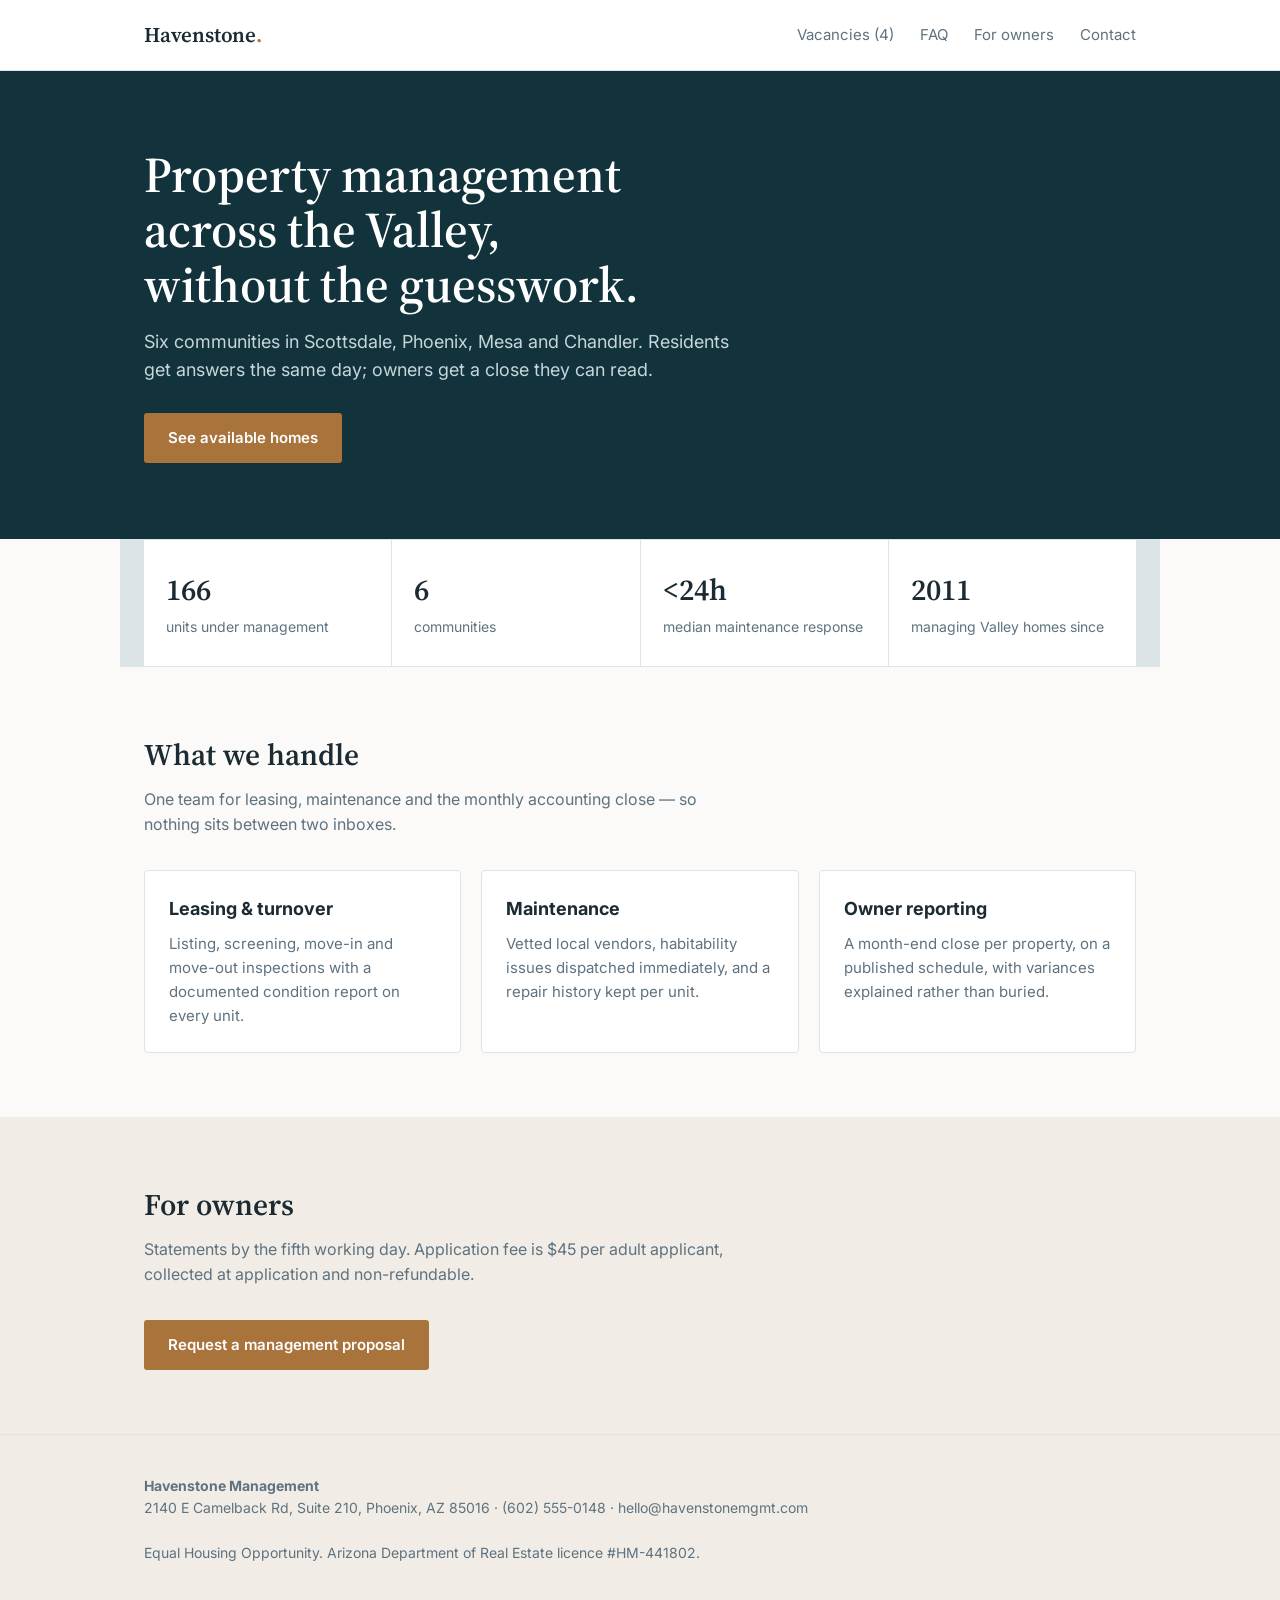
==== index.html @ 1fc5e71e "Havenstone demo site: home, vacancies, resident FAQ" ====
<!doctype html>
<html lang="en">
<head>
<meta charset="utf-8">
<meta name="viewport" content="width=device-width, initial-scale=1">
<title>Havenstone Management — Phoenix Property Management</title>
<link rel="preconnect" href="https://fonts.googleapis.com">
<link rel="stylesheet" href="https://fonts.googleapis.com/css2?family=Source+Serif+4:opsz,wght@8..60,400;8..60,600&family=Inter:wght@400;500;600&display=swap">
<style>
  :root{--ink:#1B2A33;--muted:#5E7280;--line:#DDE4E8;--paper:#FBFAF8;--sand:#F1EDE6;--brass:#A9743C;--deep:#12333B}
  *{box-sizing:border-box}
  body{margin:0;background:var(--paper);color:var(--ink);font:16px/1.6 Inter,system-ui,sans-serif}
  a{color:var(--deep)}
  .wrap{max-width:1040px;margin:0 auto;padding:0 24px}
  header{border-bottom:1px solid var(--line);background:#fff}
  nav{display:flex;align-items:center;justify-content:space-between;padding:18px 0}
  .brand{font-family:"Source Serif 4",Georgia,serif;font-size:21px;font-weight:600;letter-spacing:-.01em}
  .brand span{color:var(--brass)}
  nav ul{display:flex;gap:26px;list-style:none;margin:0;padding:0;font-size:15px}
  nav a{text-decoration:none;color:var(--muted)}
  nav a:hover{color:var(--ink)}
  .hero{background:var(--deep);color:#fff;padding:76px 0}
  .hero h1{font-family:"Source Serif 4",Georgia,serif;font-size:clamp(32px,5vw,50px);line-height:1.1;margin:0 0 16px;font-weight:600;max-width:20ch}
  .hero p{color:#C6D6DA;font-size:18px;max-width:56ch;margin:0 0 28px}
  .btn{display:inline-block;background:var(--brass);color:#fff;text-decoration:none;padding:13px 24px;border-radius:3px;font-weight:600;font-size:15px}
  .stats{display:grid;grid-template-columns:repeat(auto-fit,minmax(150px,1fr));gap:1px;background:var(--line);border-top:1px solid var(--line);border-bottom:1px solid var(--line)}
  .stats div{background:#fff;padding:26px 22px}
  .stats b{display:block;font-family:"Source Serif 4",Georgia,serif;font-size:30px;font-weight:600}
  .stats small{color:var(--muted);font-size:14px}
  section{padding:64px 0}
  h2{font-family:"Source Serif 4",Georgia,serif;font-size:30px;font-weight:600;margin:0 0 8px}
  .lede{color:var(--muted);margin:0 0 32px;max-width:60ch}
  .cards{display:grid;grid-template-columns:repeat(auto-fit,minmax(240px,1fr));gap:20px}
  .card{background:#fff;border:1px solid var(--line);border-radius:4px;padding:24px}
  .card h3{margin:0 0 8px;font-size:18px}
  .card p{margin:0;color:var(--muted);font-size:15px}
  footer{background:var(--sand);padding:40px 0;color:var(--muted);font-size:14px;border-top:1px solid var(--line)}
</style>
</head>
<body>
<header><div class="wrap"><nav>
  <div class="brand">Havenstone<span>.</span></div>
  <ul>
    <li><a href="vacancies.html">Vacancies (4)</a></li>
    <li><a href="faq.html">FAQ</a></li>
    <li><a href="#owners">For owners</a></li>
    <li><a href="#contact">Contact</a></li>
  </ul>
</nav></div></header>

<div class="hero"><div class="wrap">
  <h1>Property management across the Valley, without the guesswork.</h1>
  <p>Six communities in Scottsdale, Phoenix, Mesa and Chandler. Residents get answers the same day; owners get a close they can read.</p>
  <a class="btn" href="vacancies.html">See available homes</a>
</div></div>

<div class="stats wrap" style="max-width:1040px">
  <div><b>166</b><small>units under management</small></div>
  <div><b>6</b><small>communities</small></div>
  <div><b>&lt;24h</b><small>median maintenance response</small></div>
  <div><b>2011</b><small>managing Valley homes since</small></div>
</div>

<section><div class="wrap">
  <h2>What we handle</h2>
  <p class="lede">One team for leasing, maintenance and the monthly accounting close — so nothing sits between two inboxes.</p>
  <div class="cards">
    <div class="card"><h3>Leasing &amp; turnover</h3><p>Listing, screening, move-in and move-out inspections with a documented condition report on every unit.</p></div>
    <div class="card"><h3>Maintenance</h3><p>Vetted local vendors, habitability issues dispatched immediately, and a repair history kept per unit.</p></div>
    <div class="card"><h3>Owner reporting</h3><p>A month-end close per property, on a published schedule, with variances explained rather than buried.</p></div>
  </div>
</div></section>

<section id="owners" style="background:var(--sand)"><div class="wrap">
  <h2>For owners</h2>
  <p class="lede">Statements by the fifth working day. Application fee is $45 per adult applicant, collected at application and non-refundable.</p>
  <a class="btn" href="#contact">Request a management proposal</a>
</div></section>

<footer id="contact"><div class="wrap">
  <strong>Havenstone Management</strong><br>
  2140 E Camelback Rd, Suite 210, Phoenix, AZ 85016 · (602) 555-0148 · hello@havenstonemgmt.com<br><br>
  Equal Housing Opportunity. Arizona Department of Real Estate licence #HM-441802.
</div></footer>
</body>
</html>
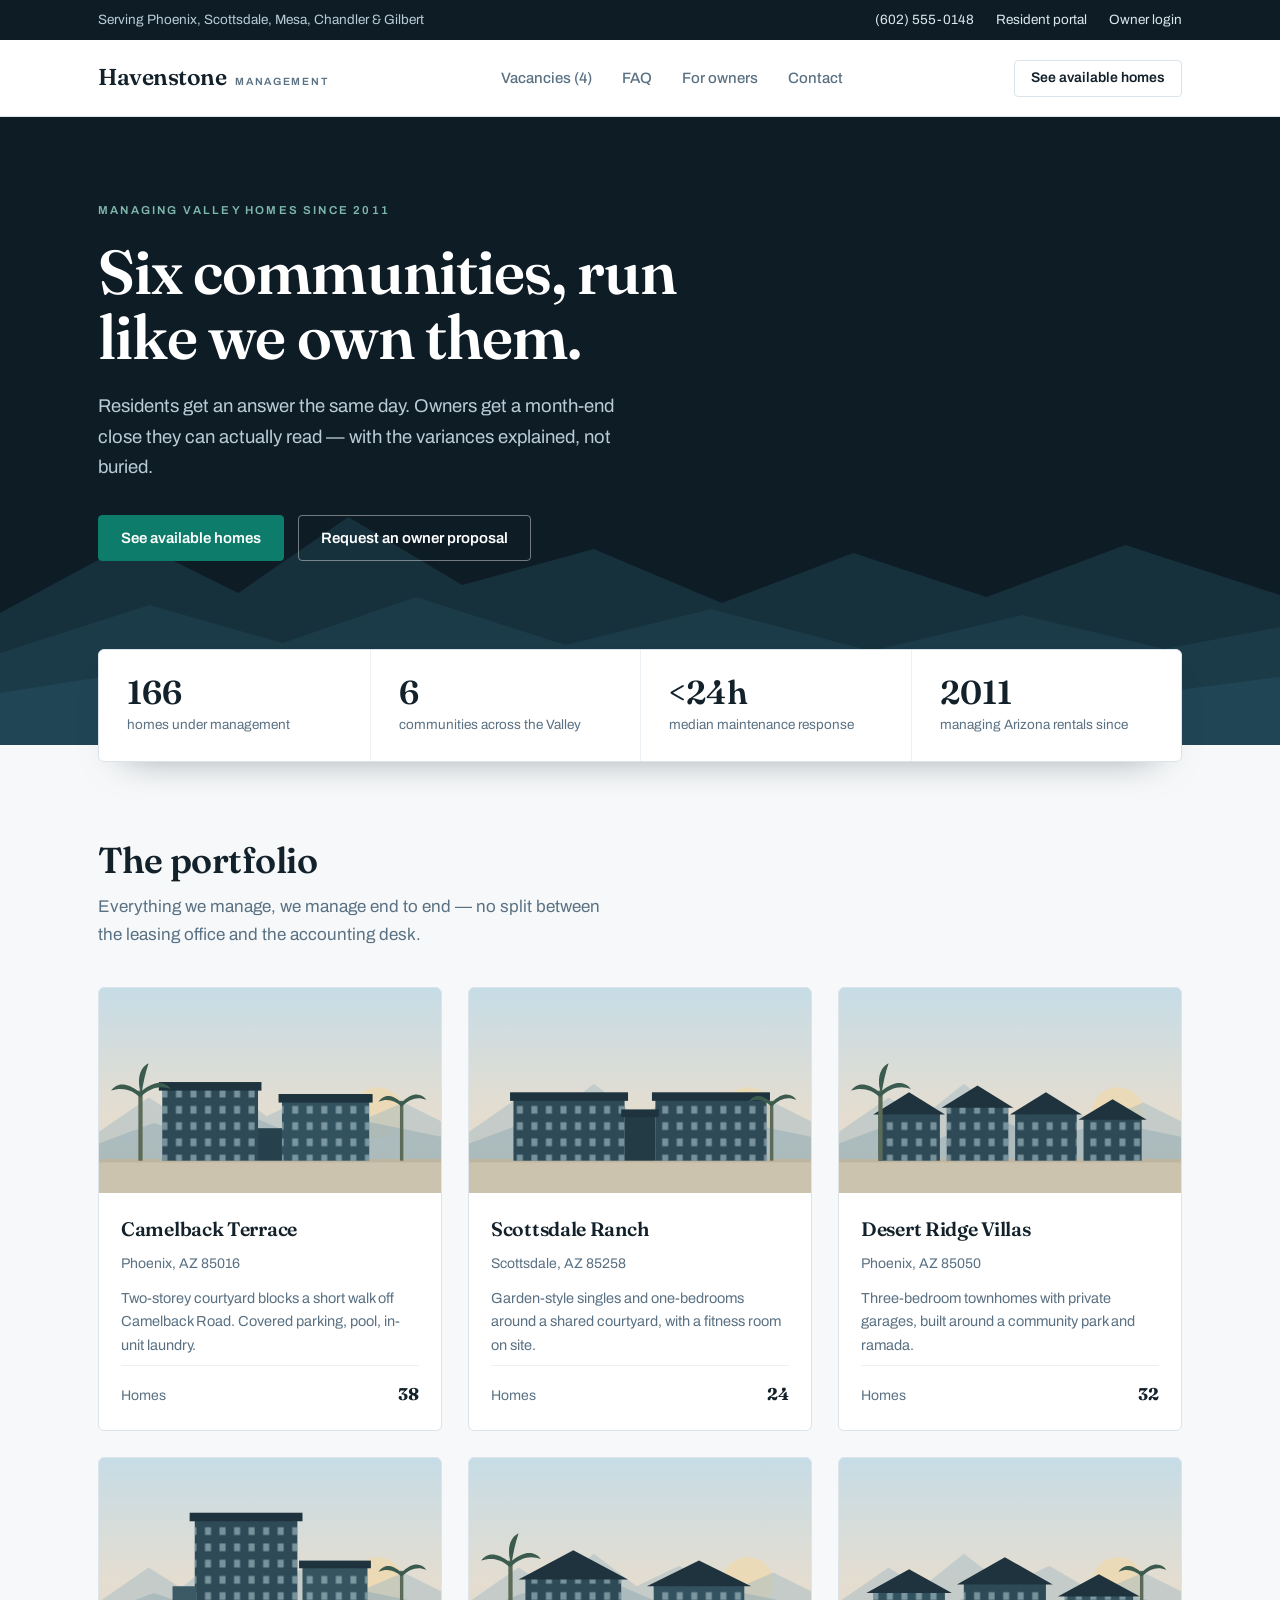
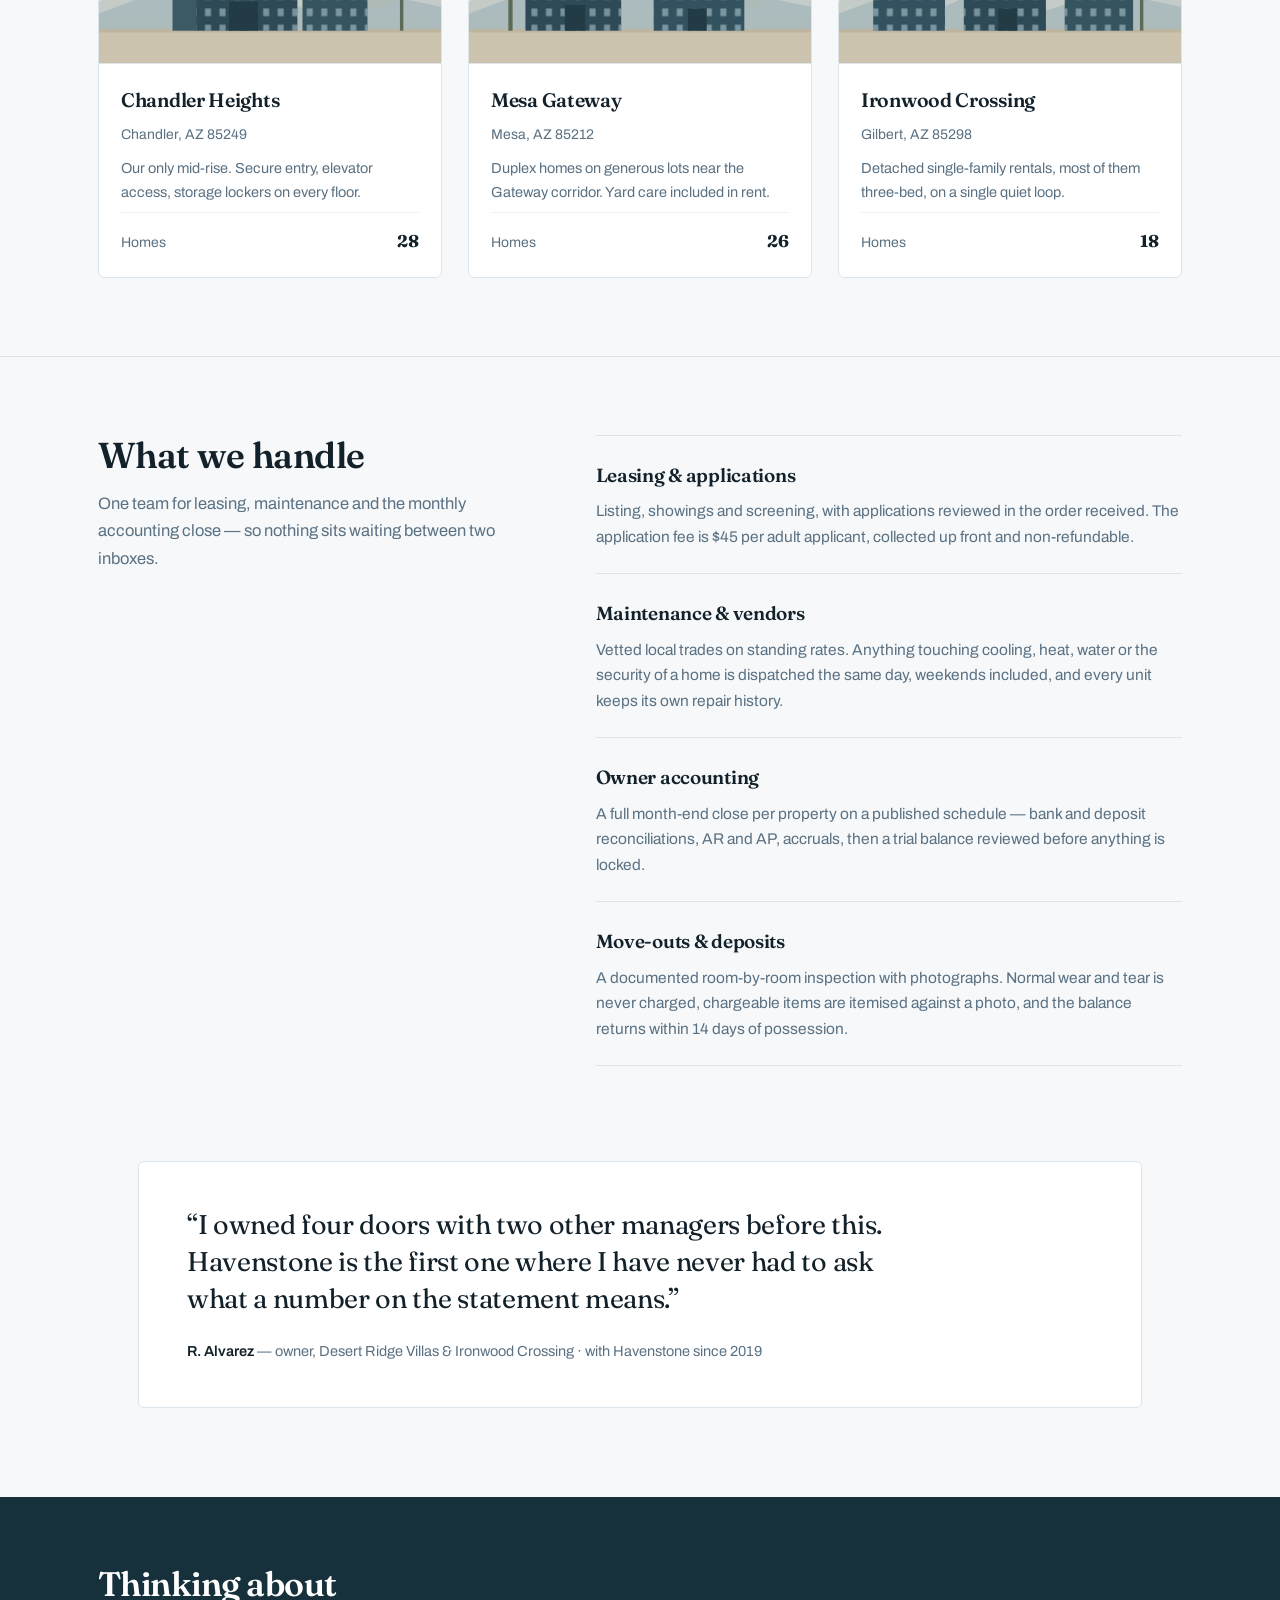
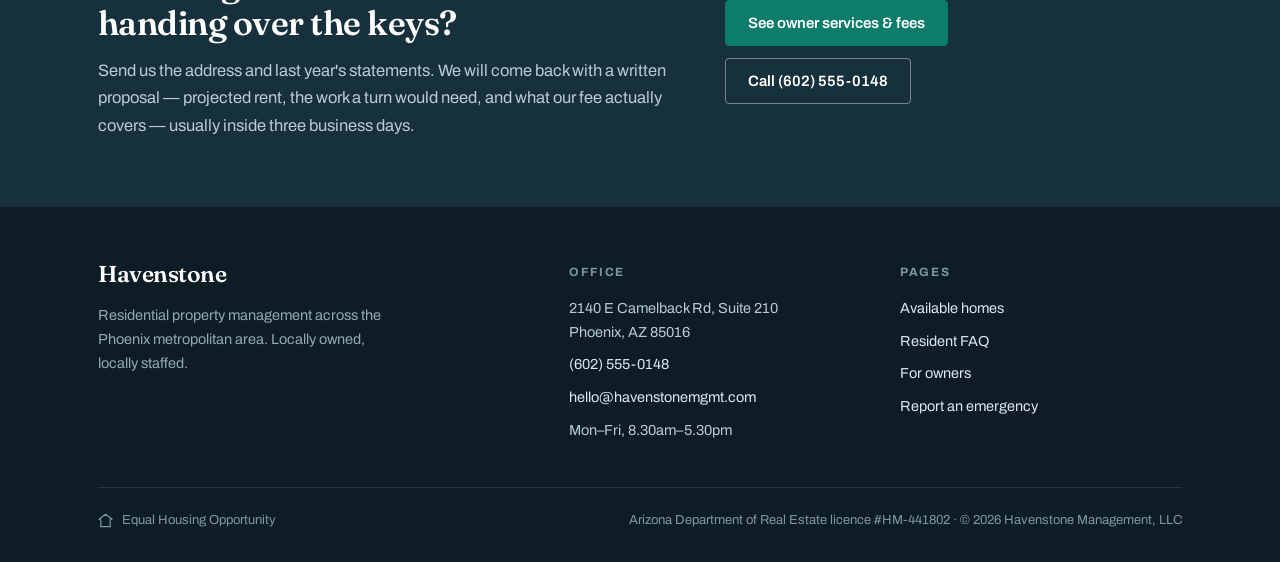
==== commit b364cc82: "Redesign the site: new visual identity, generated property artwork, owners page Rebuilds all three p" ====
--- a/index.html
+++ b/index.html
@@ -3,84 +3,333 @@
 <head>
 <meta charset="utf-8">
 <meta name="viewport" content="width=device-width, initial-scale=1">
-<title>Havenstone Management — Phoenix Property Management</title>
+<title>Havenstone Management — Property management across the Valley</title>
+<meta name="description" content="Havenstone Management operates six residential communities in Phoenix, Scottsdale, Mesa, Chandler and Gilbert. Leasing, maintenance and owner accounting under one roof since 2011.">
 <link rel="preconnect" href="https://fonts.googleapis.com">
-<link rel="stylesheet" href="https://fonts.googleapis.com/css2?family=Source+Serif+4:opsz,wght@8..60,400;8..60,600&family=Inter:wght@400;500;600&display=swap">
-<style>
-  :root{--ink:#1B2A33;--muted:#5E7280;--line:#DDE4E8;--paper:#FBFAF8;--sand:#F1EDE6;--brass:#A9743C;--deep:#12333B}
-  *{box-sizing:border-box}
-  body{margin:0;background:var(--paper);color:var(--ink);font:16px/1.6 Inter,system-ui,sans-serif}
-  a{color:var(--deep)}
-  .wrap{max-width:1040px;margin:0 auto;padding:0 24px}
-  header{border-bottom:1px solid var(--line);background:#fff}
-  nav{display:flex;align-items:center;justify-content:space-between;padding:18px 0}
-  .brand{font-family:"Source Serif 4",Georgia,serif;font-size:21px;font-weight:600;letter-spacing:-.01em}
-  .brand span{color:var(--brass)}
-  nav ul{display:flex;gap:26px;list-style:none;margin:0;padding:0;font-size:15px}
-  nav a{text-decoration:none;color:var(--muted)}
-  nav a:hover{color:var(--ink)}
-  .hero{background:var(--deep);color:#fff;padding:76px 0}
-  .hero h1{font-family:"Source Serif 4",Georgia,serif;font-size:clamp(32px,5vw,50px);line-height:1.1;margin:0 0 16px;font-weight:600;max-width:20ch}
-  .hero p{color:#C6D6DA;font-size:18px;max-width:56ch;margin:0 0 28px}
-  .btn{display:inline-block;background:var(--brass);color:#fff;text-decoration:none;padding:13px 24px;border-radius:3px;font-weight:600;font-size:15px}
-  .stats{display:grid;grid-template-columns:repeat(auto-fit,minmax(150px,1fr));gap:1px;background:var(--line);border-top:1px solid var(--line);border-bottom:1px solid var(--line)}
-  .stats div{background:#fff;padding:26px 22px}
-  .stats b{display:block;font-family:"Source Serif 4",Georgia,serif;font-size:30px;font-weight:600}
-  .stats small{color:var(--muted);font-size:14px}
-  section{padding:64px 0}
-  h2{font-family:"Source Serif 4",Georgia,serif;font-size:30px;font-weight:600;margin:0 0 8px}
-  .lede{color:var(--muted);margin:0 0 32px;max-width:60ch}
-  .cards{display:grid;grid-template-columns:repeat(auto-fit,minmax(240px,1fr));gap:20px}
-  .card{background:#fff;border:1px solid var(--line);border-radius:4px;padding:24px}
-  .card h3{margin:0 0 8px;font-size:18px}
-  .card p{margin:0;color:var(--muted);font-size:15px}
-  footer{background:var(--sand);padding:40px 0;color:var(--muted);font-size:14px;border-top:1px solid var(--line)}
-</style>
+<link rel="preconnect" href="https://fonts.gstatic.com" crossorigin>
+<link rel="stylesheet" href="https://fonts.googleapis.com/css2?family=Fraunces:opsz,wght@9..144,400;9..144,600;9..144,700&family=Archivo:wght@400;500;600;700&display=swap">
+<link rel="stylesheet" href="assets/site.css">
 </head>
 <body>
-<header><div class="wrap"><nav>
-  <div class="brand">Havenstone<span>.</span></div>
-  <ul>
+<svg class="sprite" aria-hidden="true" focusable="false" xmlns="http://www.w3.org/2000/svg">
+<defs>
+  <linearGradient id="hv-sky" x1="0" y1="0" x2="0" y2="1">
+    <stop offset="0" stop-color="#C6DCE6"/><stop offset=".58" stop-color="#E3DDD1"/><stop offset="1" stop-color="#E9D9C2"/>
+  </linearGradient>
+  <pattern id="hv-win" width="17" height="19" patternUnits="userSpaceOnUse">
+    <rect x="5" y="5" width="7" height="9" fill="#BDD6DE" opacity=".52"/>
+  </pattern>
+  <g id="hv-base">
+    <rect width="400" height="240" fill="url(#hv-sky)"/>
+    <circle cx="326" cy="146" r="30" fill="#F2D9A6" opacity=".62"/>
+    <path d="M0 168 L58 128 L96 152 L146 112 L196 150 L246 126 L300 158 L356 134 L400 156 L400 200 L0 200Z" fill="#A6BCC4" opacity=".5"/>
+    <path d="M0 182 L64 158 L118 176 L178 150 L244 178 L312 156 L400 174 L400 205 L0 205Z" fill="#8CA6B0" opacity=".45"/>
+    <rect y="200" width="400" height="40" fill="#CBC3AE"/>
+    <rect y="200" width="400" height="4" fill="#B9B09A" opacity=".7"/>
+  </g>
+  <g id="hv-palm-l">
+    <rect x="46" y="120" width="5" height="82" fill="#5C6B57"/>
+    <path d="M48 122 C30 108 20 112 14 120 C26 116 38 118 48 128Z M48 122 C66 106 78 110 84 118 C72 114 60 116 48 128Z M48 120 C44 102 50 92 58 88 C54 100 52 110 50 122Z" fill="#3C5B4F"/>
+  </g>
+  <g id="hv-palm-r">
+    <rect x="352" y="132" width="4" height="70" fill="#5C6B57"/>
+    <path d="M354 134 C340 122 332 126 327 133 C337 129 346 131 354 139Z M354 134 C368 120 378 124 383 131 C373 127 364 129 354 139Z" fill="#3C5B4F"/>
+  </g>
+
+  <!-- Camelback Terrace: two-storey courtyard blocks -->
+  <symbol id="sc-camelback" viewBox="0 0 400 240">
+    <use href="#hv-base"/>
+    <g>
+      <rect x="74" y="118" width="112" height="84" fill="#2E4A56"/><rect x="74" y="118" width="112" height="84" fill="url(#hv-win)"/>
+      <rect x="70" y="110" width="120" height="10" fill="#1E333D"/>
+      <rect x="214" y="132" width="102" height="70" fill="#33525F"/><rect x="214" y="132" width="102" height="70" fill="url(#hv-win)"/>
+      <rect x="210" y="124" width="110" height="10" fill="#1E333D"/>
+      <rect x="186" y="164" width="28" height="38" fill="#26414C"/>
+    </g>
+    <use href="#hv-palm-l"/><use href="#hv-palm-r"/>
+  </symbol>
+
+  <!-- Scottsdale Ranch: long garden-style block with breezeway -->
+  <symbol id="sc-scottsdale" viewBox="0 0 400 240">
+    <use href="#hv-base"/>
+    <g>
+      <rect x="52" y="130" width="130" height="72" fill="#2E4A56"/><rect x="52" y="130" width="130" height="72" fill="url(#hv-win)"/>
+      <rect x="218" y="130" width="130" height="72" fill="#2E4A56"/><rect x="218" y="130" width="130" height="72" fill="url(#hv-win)"/>
+      <rect x="48" y="122" width="138" height="10" fill="#1E333D"/>
+      <rect x="214" y="122" width="138" height="10" fill="#1E333D"/>
+      <rect x="182" y="150" width="36" height="52" fill="#223B45"/>
+      <rect x="178" y="142" width="44" height="9" fill="#1E333D"/>
+    </g>
+    <use href="#hv-palm-r"/>
+  </symbol>
+
+  <!-- Desert Ridge Villas: gabled townhome row -->
+  <symbol id="sc-desertridge" viewBox="0 0 400 240">
+    <use href="#hv-base"/>
+    <g fill="#2E4A56">
+      <rect x="46" y="146" width="72" height="56"/><rect x="126" y="138" width="72" height="64"/>
+      <rect x="206" y="146" width="72" height="56"/><rect x="286" y="152" width="68" height="50"/>
+    </g>
+    <g fill="url(#hv-win)">
+      <rect x="46" y="146" width="72" height="56"/><rect x="126" y="138" width="72" height="64"/>
+      <rect x="206" y="146" width="72" height="56"/><rect x="286" y="152" width="68" height="50"/>
+    </g>
+    <g fill="#1E333D">
+      <path d="M40 148 L82 122 L124 148Z"/><path d="M120 140 L162 114 L204 140Z"/>
+      <path d="M200 148 L242 122 L284 148Z"/><path d="M280 154 L320 130 L360 154Z"/>
+    </g>
+    <use href="#hv-palm-l"/>
+  </symbol>
+
+  <!-- Chandler Heights: four-storey mid-rise -->
+  <symbol id="sc-chandler" viewBox="0 0 400 240">
+    <use href="#hv-base"/>
+    <g>
+      <rect x="112" y="72" width="120" height="130" fill="#2E4A56"/><rect x="112" y="72" width="120" height="130" fill="url(#hv-win)"/>
+      <rect x="106" y="64" width="132" height="10" fill="#1E333D"/>
+      <rect x="238" y="128" width="76" height="74" fill="#35545F"/><rect x="238" y="128" width="76" height="74" fill="url(#hv-win)"/>
+      <rect x="234" y="120" width="84" height="9" fill="#1E333D"/>
+      <rect x="152" y="168" width="34" height="34" fill="#223B45"/>
+      <rect x="86" y="150" width="28" height="52" fill="#3B5A66"/>
+    </g>
+    <use href="#hv-palm-r"/>
+  </symbol>
+
+  <!-- Mesa Gateway: duplex pair -->
+  <symbol id="sc-mesa" viewBox="0 0 400 240">
+    <use href="#hv-base"/>
+    <g>
+      <rect x="66" y="140" width="112" height="62" fill="#2E4A56"/><rect x="66" y="140" width="112" height="62" fill="url(#hv-win)"/>
+      <path d="M58 142 L122 108 L186 142Z" fill="#1E333D"/>
+      <rect x="216" y="148" width="106" height="54" fill="#33525F"/><rect x="216" y="148" width="106" height="54" fill="url(#hv-win)"/>
+      <path d="M208 150 L269 120 L330 150Z" fill="#1E333D"/>
+      <rect x="112" y="172" width="24" height="30" fill="#223B45"/>
+      <rect x="256" y="176" width="22" height="26" fill="#223B45"/>
+    </g>
+    <use href="#hv-palm-l"/>
+  </symbol>
+
+  <!-- Ironwood Crossing: detached single-family cluster -->
+  <symbol id="sc-ironwood" viewBox="0 0 400 240">
+    <use href="#hv-base"/>
+    <g>
+      <rect x="40" y="156" width="84" height="46" fill="#33525F"/><rect x="40" y="156" width="84" height="46" fill="url(#hv-win)"/>
+      <path d="M32 158 L82 130 L132 158Z" fill="#1E333D"/>
+      <rect x="146" y="146" width="96" height="56" fill="#2E4A56"/><rect x="146" y="146" width="96" height="56" fill="url(#hv-win)"/>
+      <path d="M138 148 L194 116 L250 148Z" fill="#1E333D"/>
+      <rect x="264" y="160" width="80" height="42" fill="#35545F"/><rect x="264" y="160" width="80" height="42" fill="url(#hv-win)"/>
+      <path d="M256 162 L304 136 L352 162Z" fill="#1E333D"/>
+      <rect x="186" y="176" width="22" height="26" fill="#223B45"/>
+    </g>
+    <use href="#hv-palm-r"/>
+  </symbol>
+</defs>
+</svg>
+
+<div class="utility"><div class="shell">
+  <span>Serving Phoenix, Scottsdale, Mesa, Chandler &amp; Gilbert</span>
+  <span class="utility-links">
+    <a href="tel:+16025550148">(602) 555-0148</a>
+    <a href="#contact">Resident portal</a>
+    <a href="owners.html">Owner login</a>
+  </span>
+</div></div>
+
+<header class="masthead"><div class="shell">
+  <a class="brand" href="index.html">
+    <span class="brand-mark">Havenstone</span>
+    <span class="brand-sub">Management</span>
+  </a>
+  <nav aria-label="Main"><ul class="nav">
     <li><a href="vacancies.html">Vacancies (4)</a></li>
     <li><a href="faq.html">FAQ</a></li>
-    <li><a href="#owners">For owners</a></li>
+    <li><a href="owners.html">For owners</a></li>
     <li><a href="#contact">Contact</a></li>
-  </ul>
-</nav></div></header>
-
-<div class="hero"><div class="wrap">
-  <h1>Property management across the Valley, without the guesswork.</h1>
-  <p>Six communities in Scottsdale, Phoenix, Mesa and Chandler. Residents get answers the same day; owners get a close they can read.</p>
-  <a class="btn" href="vacancies.html">See available homes</a>
+  </ul></nav>
+  <a class="btn btn-quiet btn-sm" href="vacancies.html">See available homes</a>
+</div></header>
+
+<div class="hero">
+  <svg class="hero-art" viewBox="0 0 1440 300" preserveAspectRatio="none" aria-hidden="true">
+    <path d="M0 168 L150 96 L268 148 L392 72 L520 140 L668 104 L812 158 L960 108 L1110 152 L1266 100 L1440 150 L1440 300 L0 300Z" fill="#16303C"/>
+    <path d="M0 208 L168 160 L318 198 L468 152 L636 200 L800 164 L980 206 L1150 170 L1310 204 L1440 182 L1440 300 L0 300Z" fill="#1B3B49"/>
+    <path d="M0 248 L200 220 L400 246 L610 216 L840 250 L1080 222 L1300 248 L1440 232 L1440 300 L0 300Z" fill="#204656"/>
+  </svg>
+  <div class="shell">
+    <div class="hero-copy">
+      <p class="eyebrow">Managing Valley homes since 2011</p>
+      <h1>Six communities, run like we own them.</h1>
+      <p class="hero-lede">Residents get an answer the same day. Owners get a month-end close they can actually read — with the variances explained, not buried.</p>
+      <div class="hero-actions">
+        <a class="btn" href="vacancies.html">See available homes</a>
+        <a class="btn btn-ghost" href="owners.html">Request an owner proposal</a>
+      </div>
+    </div>
+  </div>
+</div>
+
+<div class="shell statband"><div class="statband-inner">
+  <div class="stat"><b>166</b><span>homes under management</span></div>
+  <div class="stat"><b>6</b><span>communities across the Valley</span></div>
+  <div class="stat"><b>&lt;24h</b><span>median maintenance response</span></div>
+  <div class="stat"><b>2011</b><span>managing Arizona rentals since</span></div>
 </div></div>
 
-<div class="stats wrap" style="max-width:1040px">
-  <div><b>166</b><small>units under management</small></div>
-  <div><b>6</b><small>communities</small></div>
-  <div><b>&lt;24h</b><small>median maintenance response</small></div>
-  <div><b>2011</b><small>managing Valley homes since</small></div>
-</div>
-
-<section><div class="wrap">
-  <h2>What we handle</h2>
-  <p class="lede">One team for leasing, maintenance and the monthly accounting close — so nothing sits between two inboxes.</p>
-  <div class="cards">
-    <div class="card"><h3>Leasing &amp; turnover</h3><p>Listing, screening, move-in and move-out inspections with a documented condition report on every unit.</p></div>
-    <div class="card"><h3>Maintenance</h3><p>Vetted local vendors, habitability issues dispatched immediately, and a repair history kept per unit.</p></div>
-    <div class="card"><h3>Owner reporting</h3><p>A month-end close per property, on a published schedule, with variances explained rather than buried.</p></div>
-  </div>
-</div></section>
-
-<section id="owners" style="background:var(--sand)"><div class="wrap">
-  <h2>For owners</h2>
-  <p class="lede">Statements by the fifth working day. Application fee is $45 per adult applicant, collected at application and non-refundable.</p>
-  <a class="btn" href="#contact">Request a management proposal</a>
-</div></section>
-
-<footer id="contact"><div class="wrap">
-  <strong>Havenstone Management</strong><br>
-  2140 E Camelback Rd, Suite 210, Phoenix, AZ 85016 · (602) 555-0148 · hello@havenstonemgmt.com<br><br>
-  Equal Housing Opportunity. Arizona Department of Real Estate licence #HM-441802.
+<section class="section">
+  <div class="shell">
+    <div class="section-head">
+      <h2>The portfolio</h2>
+      <p>Everything we manage, we manage end to end — no split between the leasing office and the accounting desk.</p>
+    </div>
+    <div class="portfolio">
+
+      <article class="prop">
+        <svg class="prop-art" viewBox="0 0 400 240" role="img" aria-label="Illustration of Camelback Terrace"><use href="#sc-camelback"/></svg>
+        <div class="prop-body">
+          <h3>Camelback Terrace</h3>
+          <p class="prop-loc">Phoenix, AZ 85016</p>
+          <p class="prop-note">Two-storey courtyard blocks a short walk off Camelback Road. Covered parking, pool, in-unit laundry.</p>
+          <div class="prop-foot"><span>Homes</span><b>38</b></div>
+        </div>
+      </article>
+
+      <article class="prop">
+        <svg class="prop-art" viewBox="0 0 400 240" role="img" aria-label="Illustration of Scottsdale Ranch"><use href="#sc-scottsdale"/></svg>
+        <div class="prop-body">
+          <h3>Scottsdale Ranch</h3>
+          <p class="prop-loc">Scottsdale, AZ 85258</p>
+          <p class="prop-note">Garden-style singles and one-bedrooms around a shared courtyard, with a fitness room on site.</p>
+          <div class="prop-foot"><span>Homes</span><b>24</b></div>
+        </div>
+      </article>
+
+      <article class="prop">
+        <svg class="prop-art" viewBox="0 0 400 240" role="img" aria-label="Illustration of Desert Ridge Villas"><use href="#sc-desertridge"/></svg>
+        <div class="prop-body">
+          <h3>Desert Ridge Villas</h3>
+          <p class="prop-loc">Phoenix, AZ 85050</p>
+          <p class="prop-note">Three-bedroom townhomes with private garages, built around a community park and ramada.</p>
+          <div class="prop-foot"><span>Homes</span><b>32</b></div>
+        </div>
+      </article>
+
+      <article class="prop">
+        <svg class="prop-art" viewBox="0 0 400 240" role="img" aria-label="Illustration of Chandler Heights"><use href="#sc-chandler"/></svg>
+        <div class="prop-body">
+          <h3>Chandler Heights</h3>
+          <p class="prop-loc">Chandler, AZ 85249</p>
+          <p class="prop-note">Our only mid-rise. Secure entry, elevator access, storage lockers on every floor.</p>
+          <div class="prop-foot"><span>Homes</span><b>28</b></div>
+        </div>
+      </article>
+
+      <article class="prop">
+        <svg class="prop-art" viewBox="0 0 400 240" role="img" aria-label="Illustration of Mesa Gateway"><use href="#sc-mesa"/></svg>
+        <div class="prop-body">
+          <h3>Mesa Gateway</h3>
+          <p class="prop-loc">Mesa, AZ 85212</p>
+          <p class="prop-note">Duplex homes on generous lots near the Gateway corridor. Yard care included in rent.</p>
+          <div class="prop-foot"><span>Homes</span><b>26</b></div>
+        </div>
+      </article>
+
+      <article class="prop">
+        <svg class="prop-art" viewBox="0 0 400 240" role="img" aria-label="Illustration of Ironwood Crossing"><use href="#sc-ironwood"/></svg>
+        <div class="prop-body">
+          <h3>Ironwood Crossing</h3>
+          <p class="prop-loc">Gilbert, AZ 85298</p>
+          <p class="prop-note">Detached single-family rentals, most of them three-bed, on a single quiet loop.</p>
+          <div class="prop-foot"><span>Homes</span><b>18</b></div>
+        </div>
+      </article>
+
+    </div>
+  </div>
+</section>
+
+<hr class="rule">
+
+<section class="section">
+  <div class="shell split">
+    <div class="split-head">
+      <h2>What we handle</h2>
+      <p>One team for leasing, maintenance and the monthly accounting close — so nothing sits waiting between two inboxes.</p>
+    </div>
+    <ul class="services">
+      <li class="service">
+        <h3>Leasing &amp; applications</h3>
+        <p>Listing, showings and screening, with applications reviewed in the order received. The application fee is $45 per adult applicant, collected up front and non-refundable.</p>
+      </li>
+      <li class="service">
+        <h3>Maintenance &amp; vendors</h3>
+        <p>Vetted local trades on standing rates. Anything touching cooling, heat, water or the security of a home is dispatched the same day, weekends included, and every unit keeps its own repair history.</p>
+      </li>
+      <li class="service">
+        <h3>Owner accounting</h3>
+        <p>A full month-end close per property on a published schedule — bank and deposit reconciliations, AR and AP, accruals, then a trial balance reviewed before anything is locked.</p>
+      </li>
+      <li class="service">
+        <h3>Move-outs &amp; deposits</h3>
+        <p>A documented room-by-room inspection with photographs. Normal wear and tear is never charged, chargeable items are itemised against a photo, and the balance returns within 14 days of possession.</p>
+      </li>
+    </ul>
+  </div>
+</section>
+
+<section class="section-tight">
+  <div class="shell">
+    <figure class="quote">
+      <blockquote>&ldquo;I owned four doors with two other managers before this. Havenstone is the first one where I have never had to ask what a number on the statement means.&rdquo;</blockquote>
+      <figcaption><b>R. Alvarez</b> — owner, Desert Ridge Villas &amp; Ironwood Crossing · with Havenstone since 2019</figcaption>
+    </figure>
+  </div>
+</section>
+
+<section class="band" id="owners">
+  <div class="shell">
+    <div>
+      <h2>Thinking about handing over the keys?</h2>
+      <p>Send us the address and last year's statements. We will come back with a written proposal — projected rent, the work a turn would need, and what our fee actually covers — usually inside three business days.</p>
+    </div>
+    <div class="band-actions">
+      <a class="btn" href="owners.html">See owner services &amp; fees</a>
+      <a class="btn btn-ghost" href="tel:+16025550148">Call (602) 555-0148</a>
+    </div>
+  </div>
+</section>
+
+<footer class="footer" id="contact"><div class="shell">
+  <div class="footer-cols">
+    <div class="footer-brand">
+      <span class="brand-mark">Havenstone</span>
+      <p>Residential property management across the Phoenix metropolitan area. Locally owned, locally staffed.</p>
+    </div>
+    <div>
+      <h4>Office</h4>
+      <ul>
+        <li>2140 E Camelback Rd, Suite 210<br>Phoenix, AZ 85016</li>
+        <li><a href="tel:+16025550148">(602) 555-0148</a></li>
+        <li><a href="mailto:hello@havenstonemgmt.com">hello@havenstonemgmt.com</a></li>
+        <li>Mon&ndash;Fri, 8.30am&ndash;5.30pm</li>
+      </ul>
+    </div>
+    <div>
+      <h4>Pages</h4>
+      <ul>
+        <li><a href="vacancies.html">Available homes</a></li>
+        <li><a href="faq.html">Resident FAQ</a></li>
+        <li><a href="owners.html">For owners</a></li>
+        <li><a href="tel:+16025550148">Report an emergency</a></li>
+      </ul>
+    </div>
+  </div>
+  <div class="footer-legal">
+    <span class="eho">
+      <svg width="15" height="15" viewBox="0 0 16 16" aria-hidden="true"><path d="M8 1.4 15 6.6h-2v8H3v-8H1L8 1.4Z" fill="none" stroke="#7E97A4" stroke-width="1.3" stroke-linejoin="round"/></svg>
+      Equal Housing Opportunity
+    </span>
+    <span>Arizona Department of Real Estate licence #HM-441802 · &copy; 2026 Havenstone Management, LLC</span>
+  </div>
 </div></footer>
 </body>
 </html>
--- a/assets/site.css
+++ b/assets/site.css
@@ -0,0 +1,281 @@
+/* Havenstone Management — site styles.
+   Committed to a single light appearance on purpose: this site is shown on a
+   live stream, and a dark-mode variant would render differently on the
+   presenter's machine than on the one it was checked on. */
+
+:root{
+  color-scheme: light;
+  --ground:#0E1C26;
+  --ground-2:#16303C;
+  --paper:#F6F8F9;
+  --surface:#FFFFFF;
+  --ink:#13212B;
+  --muted:#5A7183;
+  --line:#DBE4EA;
+  --line-soft:#EAF0F3;
+  --accent:#0E7C6B;
+  --accent-dark:#0A5C50;
+  --signal:#C98A12;
+  --on-dark:#B9CCD6;
+
+  --display:"Fraunces",Georgia,"Times New Roman",serif;
+  --body:"Archivo","Helvetica Neue",Arial,sans-serif;
+
+  --shell:1140px;
+  --pad:28px;
+}
+
+*,*::before,*::after{box-sizing:border-box}
+
+body{
+  margin:0;
+  background:var(--paper);
+  color:var(--ink);
+  font:400 16.5px/1.65 var(--body);
+  -webkit-font-smoothing:antialiased;
+}
+
+h1,h2,h3{font-family:var(--display);font-weight:600;letter-spacing:-.015em;text-wrap:balance;margin:0}
+p{margin:0}
+img,svg{max-width:100%}
+a{color:var(--accent-dark)}
+:focus-visible{outline:2px solid var(--accent);outline-offset:3px;border-radius:2px}
+
+.shell{max-width:var(--shell);margin:0 auto;padding:0 var(--pad)}
+.sprite{position:absolute;width:0;height:0;overflow:hidden}
+
+/* ---------- utility strip + masthead ---------- */
+
+.utility{background:var(--ground);color:var(--on-dark);font-size:13.5px}
+.utility .shell{display:flex;justify-content:space-between;align-items:center;gap:20px;
+  min-height:40px;flex-wrap:wrap;padding-top:9px;padding-bottom:9px}
+.utility a{color:#DCE8EE;text-decoration:none}
+.utility a:hover{color:#fff;text-decoration:underline}
+.utility-links{display:flex;gap:22px;align-items:center}
+
+.masthead{background:var(--surface);border-bottom:1px solid var(--line);
+  position:sticky;top:0;z-index:20}
+.masthead .shell{display:flex;align-items:center;justify-content:space-between;
+  gap:24px;min-height:76px}
+
+.brand{display:flex;align-items:baseline;gap:9px;text-decoration:none;color:var(--ink)}
+.brand-mark{font-family:var(--display);font-size:23px;font-weight:600;letter-spacing:-.02em;line-height:1}
+.brand-sub{font-size:10.5px;letter-spacing:.16em;text-transform:uppercase;color:var(--muted);font-weight:600}
+
+.nav{display:flex;align-items:center;gap:30px;list-style:none;margin:0;padding:0;font-size:15px}
+.nav a{text-decoration:none;color:var(--muted);font-weight:500;padding:6px 0;display:inline-block}
+.nav a:hover{color:var(--ink)}
+.nav a[aria-current]{color:var(--ink);font-weight:600;box-shadow:inset 0 -2px 0 var(--accent)}
+
+.btn{display:inline-flex;align-items:center;justify-content:center;gap:8px;
+  background:var(--accent);color:#fff;text-decoration:none;font-weight:600;font-size:15px;
+  padding:13px 22px;border-radius:4px;border:1px solid var(--accent);line-height:1.2}
+.btn:hover{background:var(--accent-dark);border-color:var(--accent-dark)}
+.btn-ghost{background:transparent;color:#fff;border-color:rgba(255,255,255,.42)}
+.btn-ghost:hover{background:rgba(255,255,255,.1);border-color:#fff}
+.btn-quiet{background:var(--surface);color:var(--ink);border-color:var(--line)}
+.btn-quiet:hover{background:var(--paper);border-color:var(--muted)}
+.btn-sm{padding:9px 16px;font-size:14px}
+
+/* ---------- hero ---------- */
+
+.hero{position:relative;background:var(--ground);color:#fff;overflow:hidden;isolation:isolate}
+.hero-art{position:absolute;inset:auto 0 0 0;width:100%;height:min(62%,300px);z-index:-1;display:block}
+.hero .shell{position:relative;padding-top:84px;padding-bottom:184px}
+.hero-copy{max-width:640px}
+.eyebrow{font-size:11.5px;letter-spacing:.19em;text-transform:uppercase;font-weight:600;
+  color:#7FB9AC;margin-bottom:20px}
+.hero h1{font-size:clamp(38px,5.4vw,62px);line-height:1.04;margin-bottom:22px}
+.hero-lede{color:var(--on-dark);font-size:18.5px;max-width:48ch;margin-bottom:32px}
+.hero-actions{display:flex;gap:14px;flex-wrap:wrap}
+
+/* ---------- stat band, straddling the hero edge ---------- */
+
+.statband{position:relative;margin-top:-96px;z-index:2}
+.statband-inner{background:var(--surface);border:1px solid var(--line);border-radius:6px;
+  box-shadow:0 18px 40px -28px rgba(14,28,38,.55);
+  display:grid;grid-template-columns:repeat(4,1fr)}
+.stat{padding:26px 28px;border-left:1px solid var(--line-soft)}
+.stat:first-child{border-left:0}
+.stat b{display:block;font-family:var(--display);font-size:33px;font-weight:600;line-height:1;
+  margin-bottom:7px;font-variant-numeric:tabular-nums}
+.stat span{font-size:13.5px;color:var(--muted);display:block;line-height:1.4}
+
+/* ---------- sections ---------- */
+
+.section{padding:78px 0}
+.section-tight{padding:0 0 72px}
+.section-head{max-width:56ch;margin-bottom:38px}
+.section-head h2{font-size:clamp(27px,3.2vw,36px);line-height:1.15;margin-bottom:12px}
+.section-head p{color:var(--muted);font-size:17px}
+.rule{height:1px;background:var(--line);border:0;margin:0}
+
+/* ---------- property portfolio ---------- */
+
+.portfolio{display:grid;grid-template-columns:repeat(auto-fill,minmax(310px,1fr));gap:26px}
+.prop{background:var(--surface);border:1px solid var(--line);border-radius:6px;overflow:hidden;
+  display:flex;flex-direction:column}
+.prop-art{display:block;width:100%;aspect-ratio:5/3;background:#DDE7EA}
+.prop-body{padding:20px 22px 22px;display:flex;flex-direction:column;gap:7px;flex:1}
+.prop h3{font-size:19.5px}
+.prop-loc{font-size:14px;color:var(--muted)}
+.prop-note{font-size:14.5px;color:var(--muted);margin-top:4px}
+.prop-foot{margin-top:auto;padding-top:14px;display:flex;justify-content:space-between;
+  align-items:baseline;border-top:1px solid var(--line-soft);font-size:14px;color:var(--muted)}
+.prop-foot b{font-family:var(--display);font-size:17px;color:var(--ink);font-variant-numeric:tabular-nums}
+
+/* ---------- services: sticky heading, listed detail ---------- */
+
+.split{display:grid;grid-template-columns:minmax(0,.85fr) minmax(0,1.15fr);gap:64px;align-items:start}
+.split-head{position:sticky;top:110px}
+.split-head h2{font-size:clamp(27px,3.2vw,36px);line-height:1.15;margin-bottom:14px}
+.split-head p{color:var(--muted)}
+.services{display:flex;flex-direction:column;gap:0;margin:0;padding:0;list-style:none}
+.service{padding:24px 0;border-top:1px solid var(--line)}
+.service:last-child{border-bottom:1px solid var(--line)}
+.service h3{font-size:19px;margin-bottom:7px}
+.service p{color:var(--muted);font-size:15.5px}
+
+/* ---------- quote ---------- */
+
+.quote{background:var(--surface);border:1px solid var(--line);border-radius:6px;padding:44px 48px}
+.quote blockquote{margin:0;font-family:var(--display);font-size:clamp(21px,2.5vw,27px);
+  line-height:1.38;letter-spacing:-.012em;max-width:44ch}
+.quote figcaption{margin-top:22px;font-size:14.5px;color:var(--muted)}
+.quote figcaption b{color:var(--ink);font-weight:600}
+
+/* ---------- dark call-to-action band ---------- */
+
+.band{background:var(--ground-2);color:#fff}
+.band .shell{padding-top:68px;padding-bottom:68px;display:grid;
+  grid-template-columns:minmax(0,1.25fr) minmax(0,1fr);gap:56px;align-items:center}
+.band h2{font-size:clamp(26px,3vw,34px);line-height:1.15;margin-bottom:14px}
+.band p{color:var(--on-dark);font-size:16.5px}
+.band-actions{display:flex;flex-direction:column;gap:12px;align-items:flex-start}
+
+/* ---------- listings ---------- */
+
+.pagehead{background:var(--surface);border-bottom:1px solid var(--line)}
+.pagehead .shell{padding-top:52px;padding-bottom:44px}
+.pagehead h1{font-size:clamp(32px,4.4vw,46px);line-height:1.08;margin-bottom:12px;max-width:20ch}
+.pagehead p{color:var(--muted);font-size:17.5px;max-width:60ch}
+
+.notice{display:flex;gap:14px;align-items:flex-start;background:#F0F6F5;
+  border:1px solid #CFE2DE;border-radius:5px;padding:16px 20px;color:#2E5A54;font-size:15px}
+.notice svg{flex:none;margin-top:2px}
+
+.listings{display:grid;gap:22px}
+.listing{background:var(--surface);border:1px solid var(--line);border-radius:6px;overflow:hidden;
+  display:grid;grid-template-columns:270px minmax(0,1fr) auto;align-items:stretch}
+.listing-art{width:100%;height:100%;min-height:190px;object-fit:cover;display:block;background:#DDE7EA}
+.listing-main{padding:24px 26px;display:flex;flex-direction:column;gap:9px}
+.listing-main h2{font-size:21.5px}
+.listing-meta{color:var(--muted);font-size:14.5px}
+.tags{display:flex;flex-wrap:wrap;gap:7px;list-style:none;margin:6px 0 0;padding:0}
+.tags li{font-size:12.5px;color:#3E5763;background:var(--paper);border:1px solid var(--line);
+  border-radius:99px;padding:4px 11px}
+.badge{display:inline-flex;align-items:center;gap:6px;font-size:12px;font-weight:600;
+  letter-spacing:.05em;text-transform:uppercase;border-radius:99px;padding:4px 11px;align-self:flex-start}
+.badge-now{background:#FBF2DC;color:#7A5405;border:1px solid #EBD6A2}
+.badge-soon{background:var(--paper);color:var(--muted);border:1px solid var(--line)}
+.listing-price{padding:24px 26px;border-left:1px solid var(--line-soft);text-align:right;
+  display:flex;flex-direction:column;justify-content:center;gap:3px;min-width:196px}
+.listing-price b{font-family:var(--display);font-size:29px;font-weight:600;line-height:1;
+  font-variant-numeric:tabular-nums}
+.listing-price span{font-size:13.5px;color:var(--muted)}
+.listing-price .btn{margin-top:12px}
+
+/* ---------- faq ---------- */
+
+.faq-grid{display:grid;grid-template-columns:minmax(0,.4fr) minmax(0,1.6fr);gap:56px;align-items:start}
+.faq-nav{position:sticky;top:110px;list-style:none;margin:0;padding:0;display:flex;
+  flex-direction:column;gap:2px}
+.faq-nav a{display:block;padding:9px 14px;border-radius:4px;text-decoration:none;
+  color:var(--muted);font-weight:500;font-size:15px}
+.faq-nav a:hover{background:var(--surface);color:var(--ink)}
+.faq-group{margin-bottom:44px}
+.faq-group h2{font-size:14px;letter-spacing:.15em;text-transform:uppercase;color:var(--accent-dark);
+  font-family:var(--body);font-weight:700;padding-bottom:12px;border-bottom:1px solid var(--line);
+  margin-bottom:8px}
+.qa{padding:22px 0;border-bottom:1px solid var(--line-soft)}
+.qa h3{font-size:18.5px;margin-bottom:8px}
+.qa p{color:var(--muted);font-size:15.5px;max-width:66ch}
+.qa p + p{margin-top:10px}
+.qa strong{color:var(--ink);font-weight:600}
+
+/* ---------- owners page ---------- */
+
+.steps{list-style:none;counter-reset:s;margin:0;padding:0;display:grid;gap:2px}
+.steps li{counter-increment:s;background:var(--surface);border:1px solid var(--line);
+  padding:22px 26px 22px 74px;position:relative}
+.steps li:first-child{border-radius:6px 6px 0 0}
+.steps li:last-child{border-radius:0 0 6px 6px}
+.steps li + li{border-top:0}
+.steps li::before{content:counter(s);position:absolute;left:26px;top:22px;
+  font-family:var(--display);font-size:20px;font-weight:600;color:var(--accent);
+  font-variant-numeric:tabular-nums}
+.steps h3{font-size:18px;margin-bottom:6px}
+.steps p{color:var(--muted);font-size:15.5px}
+
+.priced{display:grid;grid-template-columns:repeat(auto-fit,minmax(240px,1fr));gap:22px}
+.plan{background:var(--surface);border:1px solid var(--line);border-radius:6px;padding:26px}
+.plan h3{font-size:19px;margin-bottom:6px}
+.plan-note{color:var(--muted);font-size:15px;min-height:3.3em}
+.plan .rate{font-family:var(--display);font-size:34px;font-weight:600;line-height:1;
+  margin:14px 0 4px;font-variant-numeric:tabular-nums}
+.plan .rate small{font-family:var(--body);font-size:14px;font-weight:400;color:var(--muted);margin-left:7px}
+.plan ul{margin:16px 0 0;padding:0;list-style:none;display:grid;gap:9px;font-size:15px;color:var(--muted)}
+.plan li{padding-left:22px;position:relative}
+.plan li::before{content:"";position:absolute;left:0;top:8px;width:9px;height:5px;
+  border-left:2px solid var(--accent);border-bottom:2px solid var(--accent);
+  transform:rotate(-45deg)}
+
+/* ---------- footer ---------- */
+
+.footer{background:var(--ground);color:var(--on-dark);font-size:14.5px}
+.footer .shell{padding-top:56px;padding-bottom:30px}
+.footer-cols{display:grid;grid-template-columns:1.5fr 1fr 1fr;gap:48px}
+.footer h4{font-family:var(--body);font-size:12px;letter-spacing:.15em;text-transform:uppercase;
+  color:#7E97A4;margin:0 0 14px;font-weight:700}
+.footer a{color:#DCE8EE;text-decoration:none}
+.footer a:hover{text-decoration:underline}
+.footer ul{list-style:none;margin:0;padding:0;display:grid;gap:9px}
+.footer-brand .brand-mark{color:#fff}
+.footer-brand p{margin-top:14px;max-width:36ch;color:#93AAB6}
+.footer-legal{margin-top:44px;padding-top:22px;border-top:1px solid rgba(255,255,255,.11);
+  display:flex;justify-content:space-between;gap:24px;flex-wrap:wrap;font-size:13px;color:#7E97A4}
+.eho{display:flex;align-items:center;gap:9px}
+
+/* ---------- responsive ---------- */
+
+@media (max-width:960px){
+  .statband-inner{grid-template-columns:repeat(2,1fr)}
+  .stat:nth-child(3){border-left:0}
+  .stat:nth-child(n+3){border-top:1px solid var(--line-soft)}
+  .split,.faq-grid,.band .shell{grid-template-columns:1fr;gap:36px}
+  .split-head,.faq-nav{position:static}
+  .listing{grid-template-columns:220px minmax(0,1fr)}
+  .listing-price{grid-column:1/-1;border-left:0;border-top:1px solid var(--line-soft);
+    text-align:left;align-items:flex-start}
+  .footer-cols{grid-template-columns:1fr 1fr;gap:32px}
+  .footer-brand{grid-column:1/-1}
+}
+@media (max-width:680px){
+  :root{--pad:20px}
+  .utility{display:none}
+  .nav{display:none}
+  /* The wordmark, its sub-label and the CTA together exceed a 390px viewport,
+     which widened the whole document rather than just the header. */
+  .brand-sub{display:none}
+  .masthead .shell{min-height:62px}
+  .masthead .btn{padding:9px 14px;font-size:13.5px}
+  .hero .shell{padding-top:56px;padding-bottom:150px}
+  .statband-inner{grid-template-columns:1fr}
+  .stat{border-left:0}
+  .stat + .stat{border-top:1px solid var(--line-soft)}
+  .listing{grid-template-columns:1fr}
+  .listing-art{min-height:170px;aspect-ratio:16/9}
+  .quote{padding:30px 26px}
+  .footer-cols{grid-template-columns:1fr}
+}
+@media (prefers-reduced-motion:reduce){*{animation:none!important;transition:none!important}}
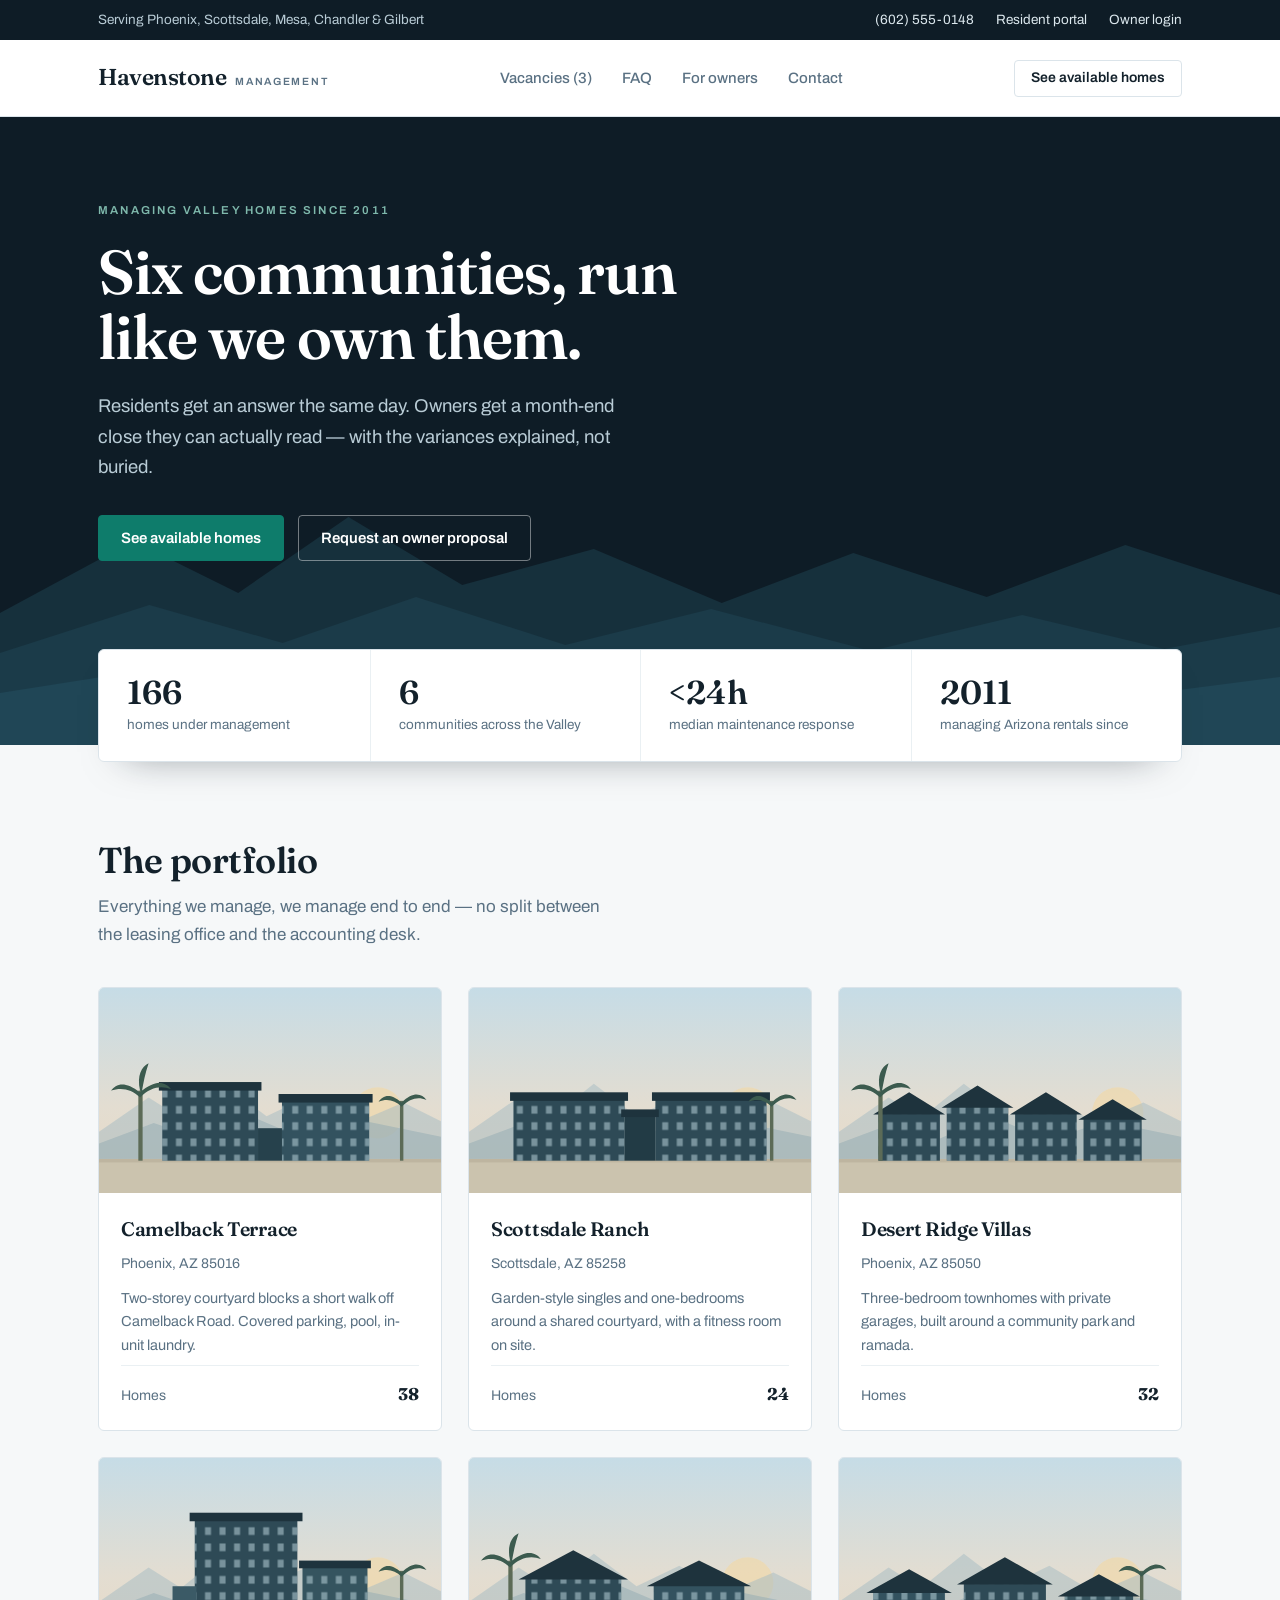
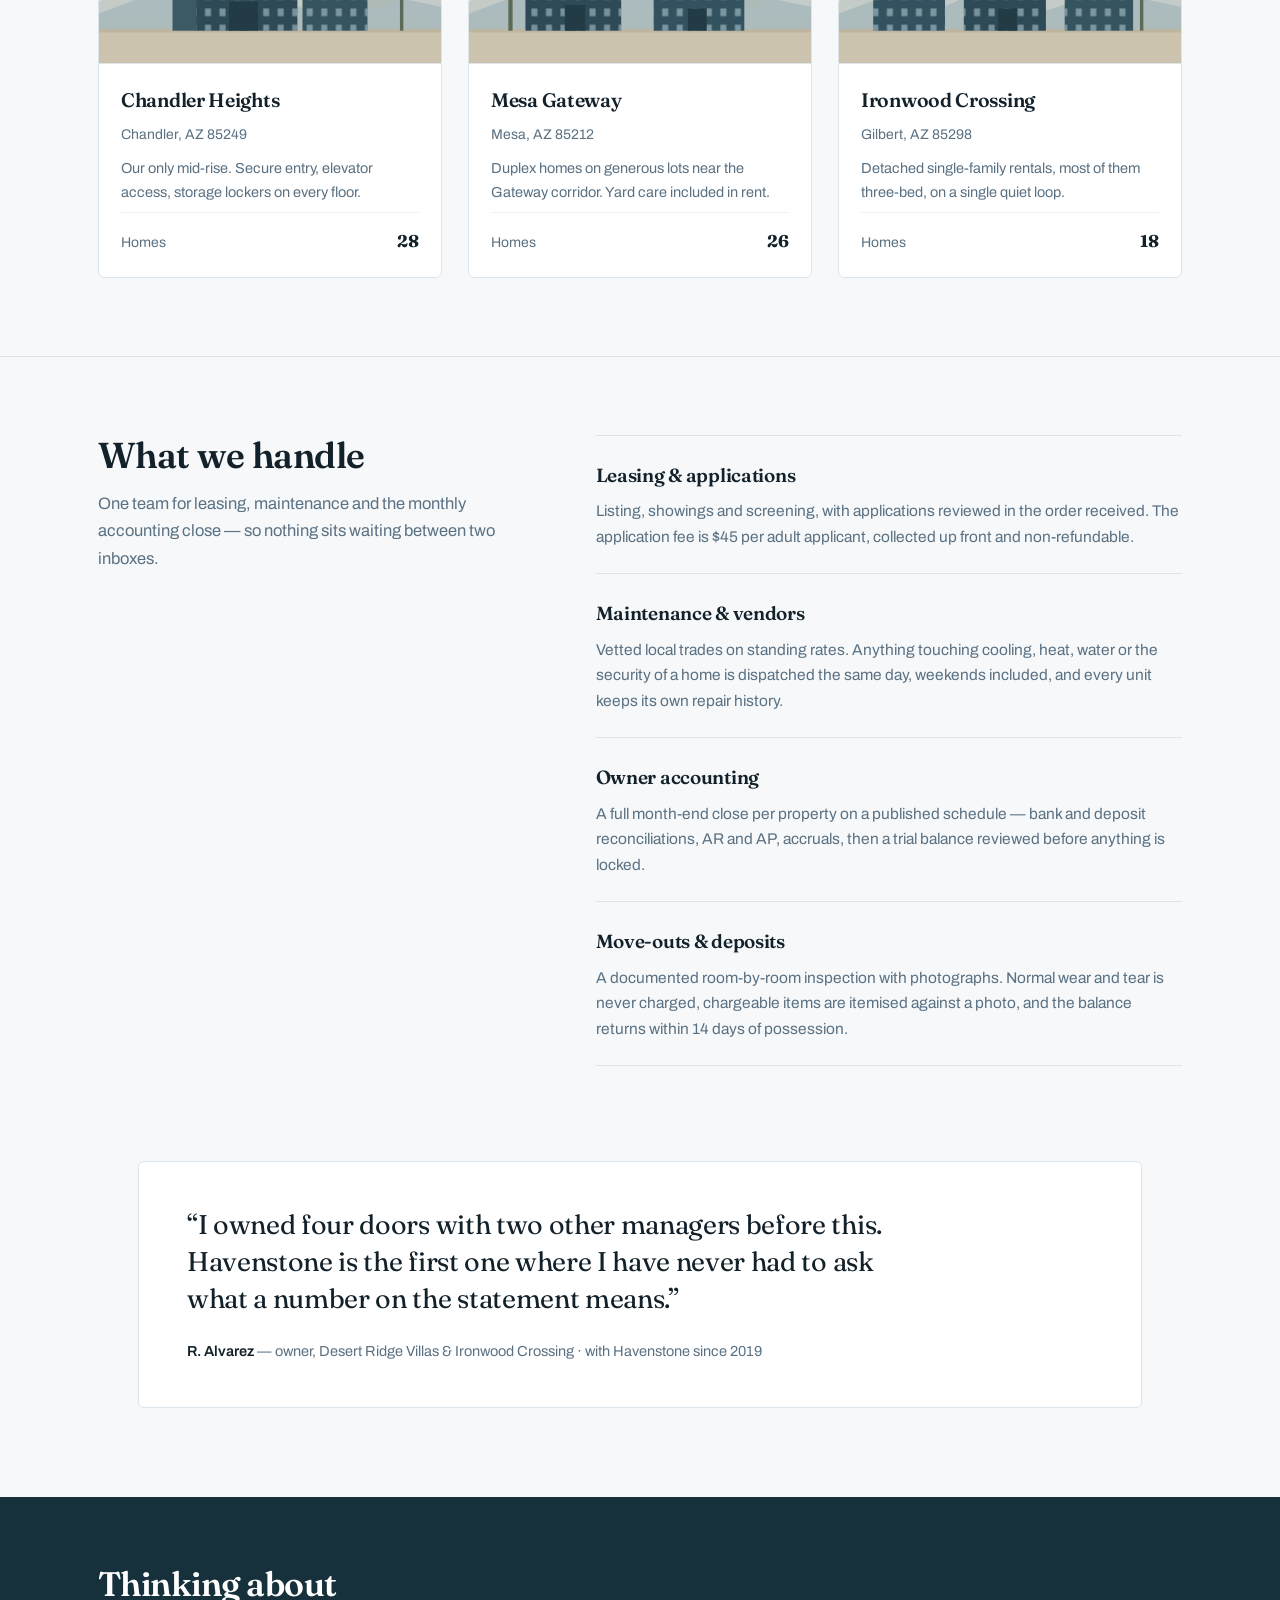
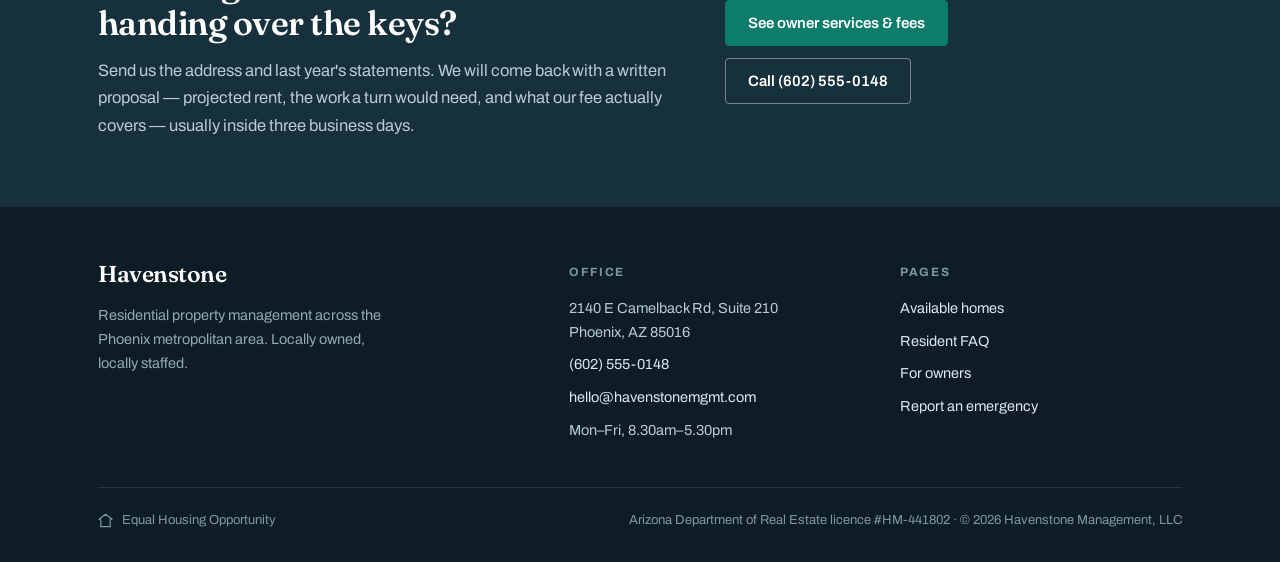
==== commit 6a2c63f1: "Remove leased Camelback Terrace 2-bed from vacancies - Remove the Camelback Terrace 2 bed / 2 bath (" ====
--- a/index.html
+++ b/index.html
@@ -141,7 +141,7 @@
     <span class="brand-sub">Management</span>
   </a>
   <nav aria-label="Main"><ul class="nav">
-    <li><a href="vacancies.html">Vacancies (4)</a></li>
+    <li><a href="vacancies.html">Vacancies (3)</a></li>
     <li><a href="faq.html">FAQ</a></li>
     <li><a href="owners.html">For owners</a></li>
     <li><a href="#contact">Contact</a></li>
